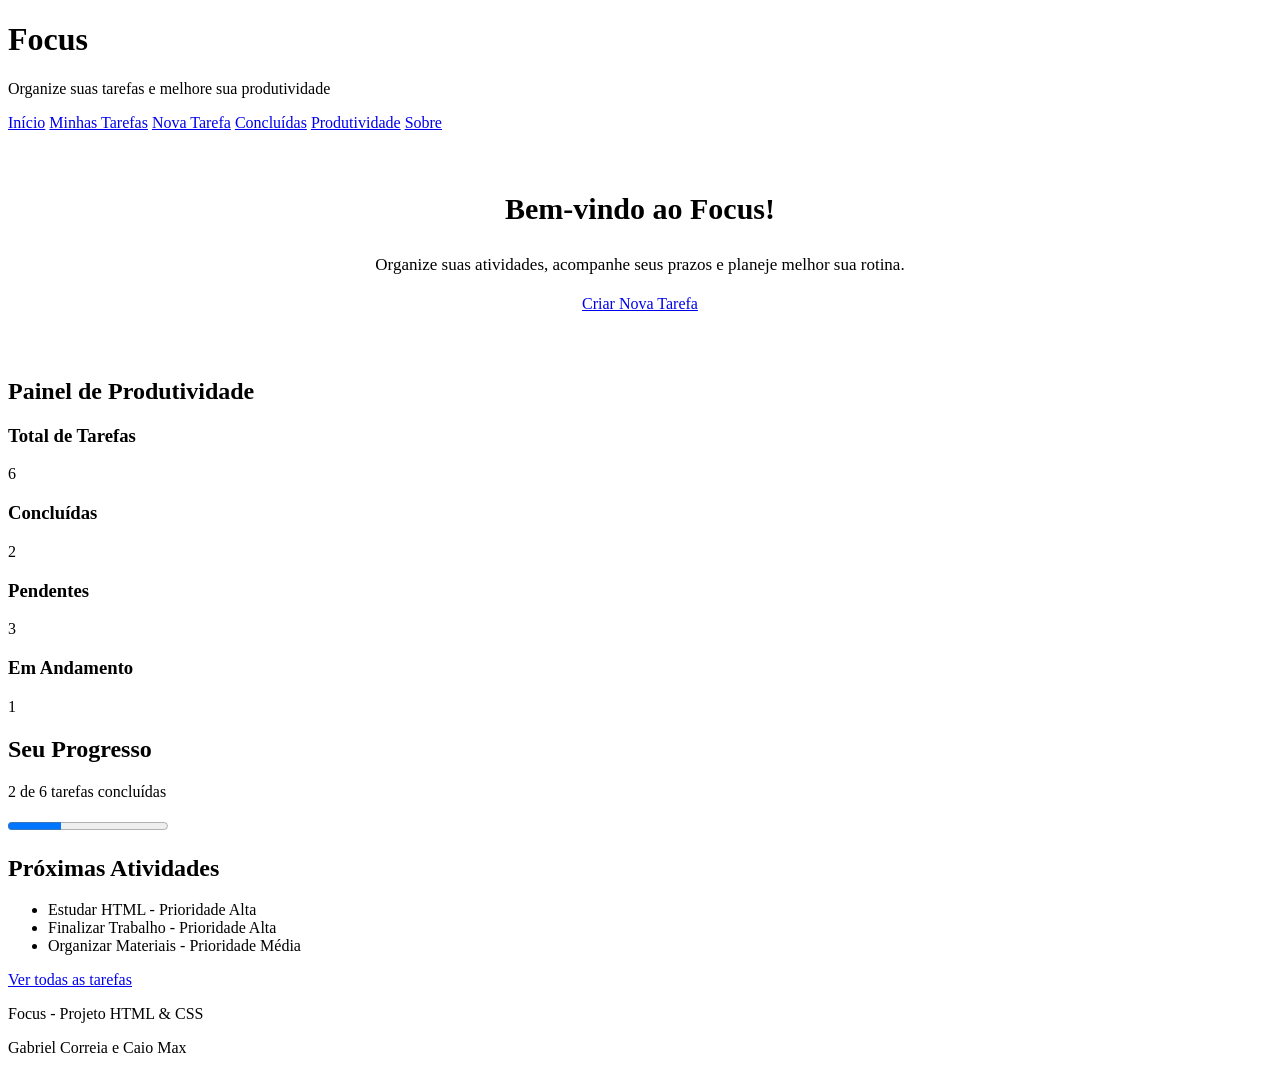
==== html/index.html @ a00c8db8 "Merge pull request #2 from gcoutin/organizar-pastas Organiza pastas HTML e CSS" ====
<!DOCTYPE html>
<html lang="pt-br">
<head>
    <meta charset="UTF-8">
    <meta name="viewport" content="width=device-width, initial-scale=1.0">
    <title>Focus - Início</title>
    <link rel="stylesheet" href="../CSS/estilo.css">
    <link rel="stylesheet" href="../CSS/gabriel.css">
</head>
<body>
    <header>
        <h1>Focus</h1>
        <p>Organize suas tarefas e melhore sua produtividade</p>
    </header>

    <nav>
    <a href="index.html">Início</a>
    <a href="tarefas.html">Minhas Tarefas</a>
    <a href="cadastrar.html">Nova Tarefa</a>
    <a href="concluidas.html">Concluídas</a>
    <a href="produtividade.html">Produtividade</a>
    <a href="sobre.html">Sobre</a>
    </nav>

    <main>
        <section class="apresentacao">
            <h2>Bem-vindo ao Focus!</h2>
            <p>
                Organize suas atividades, acompanhe
                seus prazos e planeje melhor sua rotina.
            </p>
            <a class="botao" href="cadastrar.html">
                Criar Nova Tarefa
            </a>
            </section>

            <section>
                <h2>Painel de Produtividade</h2>

            <div class="cards">
                <div class="card">
                    <h3>Total de Tarefas</h3>
                    <p class="numero">6</p>
                </div>

                <div class="card">
                    <h3>Concluídas</h3>
                    <p class="numero">2</p>
                </div>

                <div class="card">
                    <h3>Pendentes</h3>
                    <p class="numero">3</p>
                </div>

                <div class="card">
                    <h3>Em Andamento</h3>
                    <p class="numero">1</p>
                </div>
            </div>
            </section>

            <section class="painel">
            <h2>Seu Progresso</h2>
            <p>2 de 6 tarefas concluídas</p>
            <progress value="2" max="6"></progress>
        </section>

        <section class="painel">
            <h2>Próximas Atividades</h2>
            <ul>
                <li>Estudar HTML - Prioridade Alta</li>
                <li>Finalizar Trabalho - Prioridade Alta</li>
                <li>Organizar Materiais - Prioridade Média</li>
            </ul>
            <a href="tarefas.html">Ver todas as tarefas</a>
        </section>
    </main>

     <footer>
        <p>Focus - Projeto HTML & CSS</p>
        <p>Gabriel Correia e Caio Max</p>
    </footer>

</body>
</html>
---- CSS/gabriel.css ----
.apresentacao {
    background-color: white;
    padding: 35px;
    border-radius: 10px;
    margin-bottom: 30px;
    text-align: center;
}

.apresentacao h2 {
    font-size: 30px;
}

.apresentacao p {
    font-size: 17px;
    line-height: 1.6;
}

.formulario {
    background-color: white;
    padding: 30px;
    border-radius: 10px;
}

fieldset {
    border: 1px solid #dce3ef;
    padding: 20px;
}

legend {
    color: #253b80;
    font-weight: bold;
}

label {
    display: block;
    margin-top: 15px;
    margin-bottom: 8px;
    font-weight: bold;
}

input, select, textarea {
    padding: 10px;
    border: 1px solid #cccccc;
    border-radius: 5px;
    font-family: Arial, sans-serif;
    font-size: 14px;
}

.formulario input,
.formulario select,
.formulario textarea {
    display: block;
    width: 90%;
}

input[type="reset"] {
    background-color: #253b80;
    color: white;
    padding: 12px 20px;
    margin-top: 20px;
    border: none;
}

@media (max-width: 768px) {
    .apresentacao {
        padding: 20px;
    }

    .formulario {
        padding: 15px;
    }
}
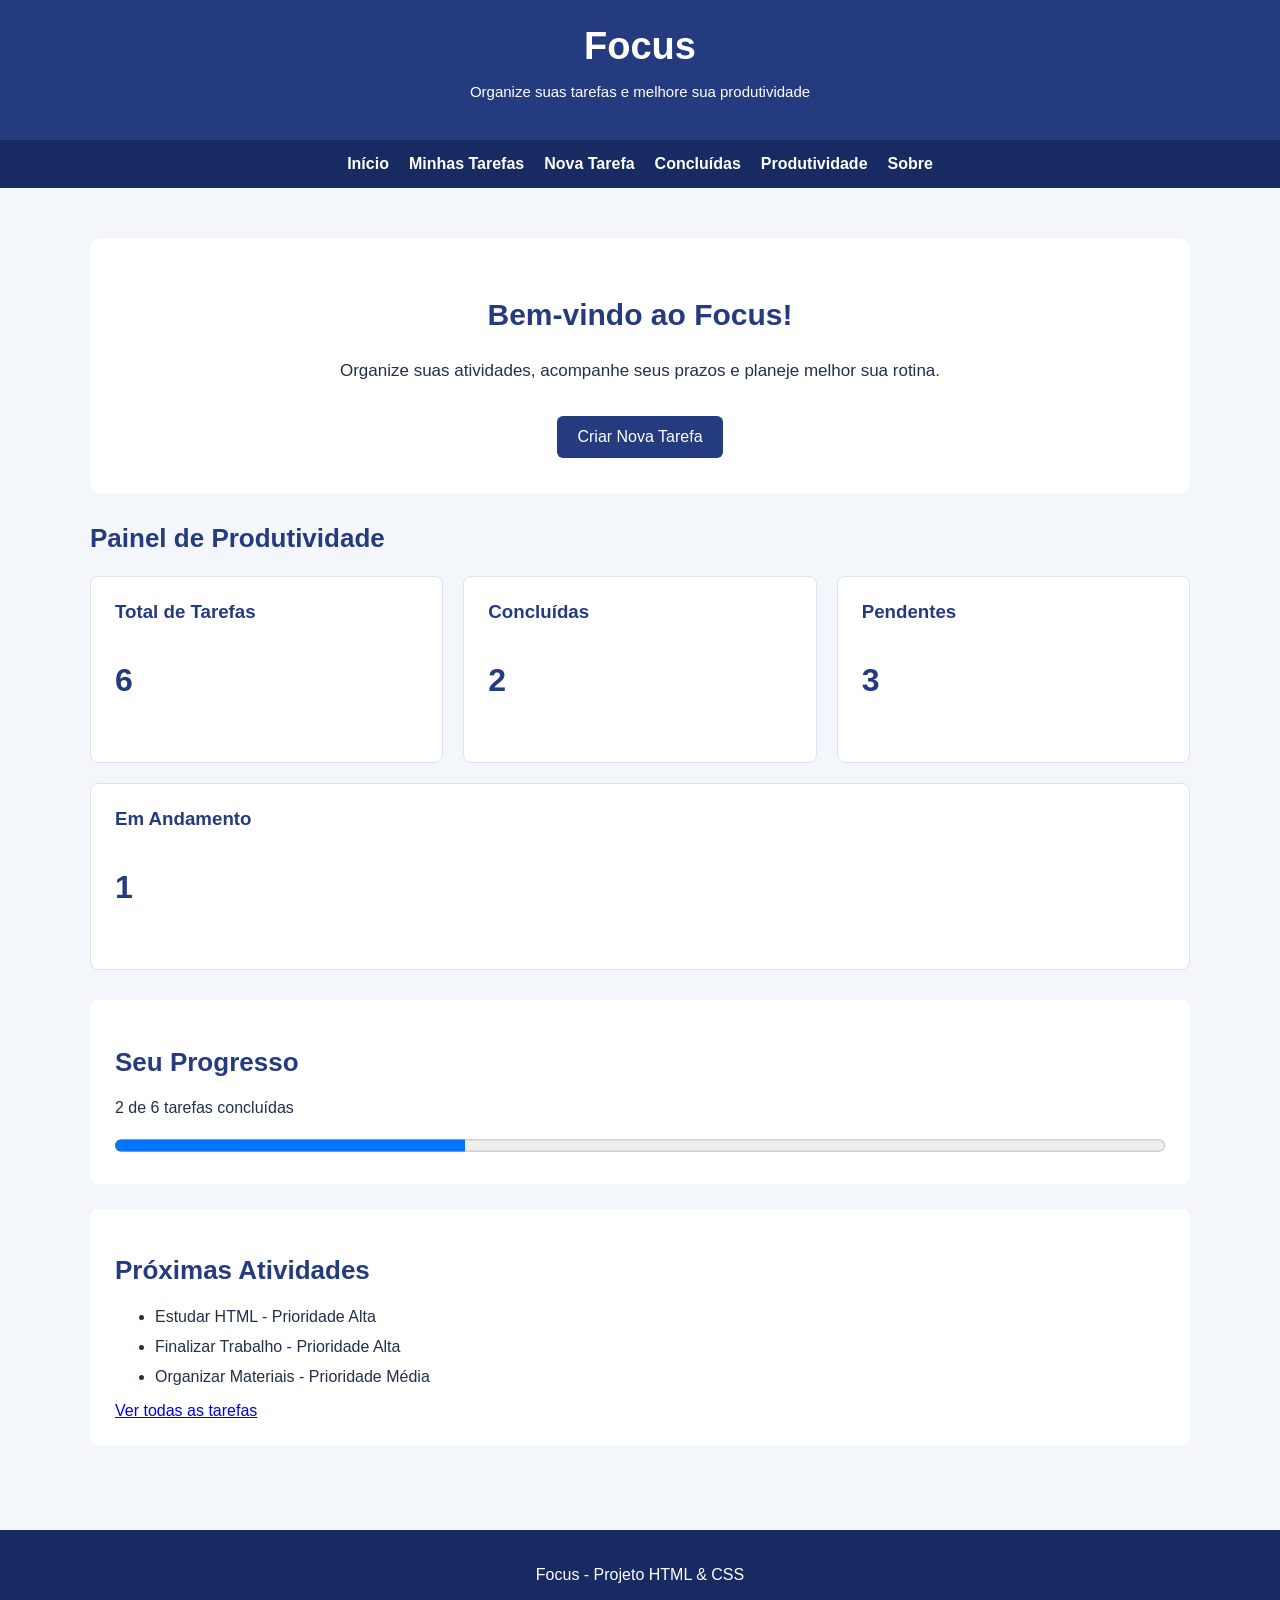
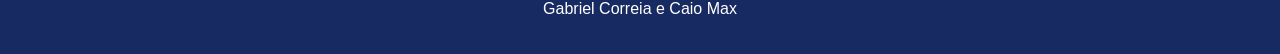
==== commit db30d405: "Fix CSS link paths to use lowercase 'css'" ====
--- a/html/index.html
+++ b/html/index.html
@@ -4,8 +4,8 @@
     <meta charset="UTF-8">
     <meta name="viewport" content="width=device-width, initial-scale=1.0">
     <title>Focus - Início</title>
-    <link rel="stylesheet" href="../CSS/estilo.css">
-    <link rel="stylesheet" href="../CSS/gabriel.css">
+    <link rel="stylesheet" href="../css/estilo.css">
+    <link rel="stylesheet" href="../css/gabriel.css">
 </head>
 <body>
     <header>
@@ -83,4 +83,4 @@
     </footer>
 
 </body>
-</html>+</html>
--- a/css/estilo.css
+++ b/css/estilo.css
@@ -0,0 +1,141 @@
+body {
+    margin: 0;
+    font-family: Arial, sans-serif;
+    background-color: #f3f6fb;
+    color: #243047;
+}
+
+header {
+    background-color: #253b80;
+    color: white;
+    text-align: center;
+    padding: 25px;
+}
+
+header h1 {
+    font-size: 38px;
+    margin: 0;
+}
+
+header p {
+    font-size: 15px;
+}
+
+nav {
+    display: flex;
+    justify-content: center;
+    flex-wrap: wrap;
+    gap: 20px;
+    background-color: #172a61;
+    padding: 15px;
+}
+
+nav a {
+    color: white;
+    text-decoration: none;
+    font-weight: bold;
+}
+
+nav a:hover {
+    color: #b9d3ff;
+}
+
+main {
+    max-width: 1100px;
+    margin: 30px auto;
+    padding: 20px;
+}
+
+h2 {
+    color: #253b80;
+    font-size: 26px;
+}
+
+h3 {
+    color: #253b80;
+}
+
+.cards {
+    display: flex;
+    flex-wrap: wrap;
+    gap: 20px;
+    margin-top: 20px;
+    margin-bottom: 30px;
+}
+
+.card {
+    flex: 1;
+    min-width: 220px;
+    background-color: white;
+    padding: 24px;
+    border-radius: 8px;
+    border: 1px solid #dce3ef;
+}
+
+.card h3 {
+    margin-top: 0;
+}
+
+.card p {
+    line-height: 1.6;
+}
+
+.numero {
+    font-size: 32px;
+    font-weight: bold;
+    color: #253b80;
+}
+
+.painel {
+    background-color: white;
+    padding: 25px;
+    margin-bottom: 25px;
+    border-radius: 8px;
+}
+
+.painel li {
+    margin-bottom: 12px;
+}
+
+.botao {
+    display: inline-block;
+    background-color: #253b80;
+    color: white;
+    padding: 12px 20px;
+    margin-top: 15px;
+    text-decoration: none;
+    border-radius: 6px;
+}
+
+.botao:hover {
+    background-color: #172a61;
+}
+
+progress {
+    width: 100%;
+    height: 25px;
+}
+
+footer {
+    background-color: #172a61;
+    color: white;
+    text-align: center;
+    padding: 20px;
+    margin-top: 40px;
+}
+
+@media (max-width: 768px) {
+    nav {
+        flex-direction: column;
+        align-items: center;
+    }
+
+    .cards {
+        flex-direction: column;
+    }
+
+    main {
+        margin: 10px;
+        padding: 10px;
+    }
+}
--- a/css/gabriel.css
+++ b/css/gabriel.css
@@ -0,0 +1,72 @@
+.apresentacao {
+    background-color: white;
+    padding: 35px;
+    border-radius: 10px;
+    margin-bottom: 30px;
+    text-align: center;
+}
+
+.apresentacao h2 {
+    font-size: 30px;
+}
+
+.apresentacao p {
+    font-size: 17px;
+    line-height: 1.6;
+}
+
+.formulario {
+    background-color: white;
+    padding: 30px;
+    border-radius: 10px;
+}
+
+fieldset {
+    border: 1px solid #dce3ef;
+    padding: 20px;
+}
+
+legend {
+    color: #253b80;
+    font-weight: bold;
+}
+
+label {
+    display: block;
+    margin-top: 15px;
+    margin-bottom: 8px;
+    font-weight: bold;
+}
+
+input, select, textarea {
+    padding: 10px;
+    border: 1px solid #cccccc;
+    border-radius: 5px;
+    font-family: Arial, sans-serif;
+    font-size: 14px;
+}
+
+.formulario input,
+.formulario select,
+.formulario textarea {
+    display: block;
+    width: 90%;
+}
+
+input[type="reset"] {
+    background-color: #253b80;
+    color: white;
+    padding: 12px 20px;
+    margin-top: 20px;
+    border: none;
+}
+
+@media (max-width: 768px) {
+    .apresentacao {
+        padding: 20px;
+    }
+
+    .formulario {
+        padding: 15px;
+    }
+}
